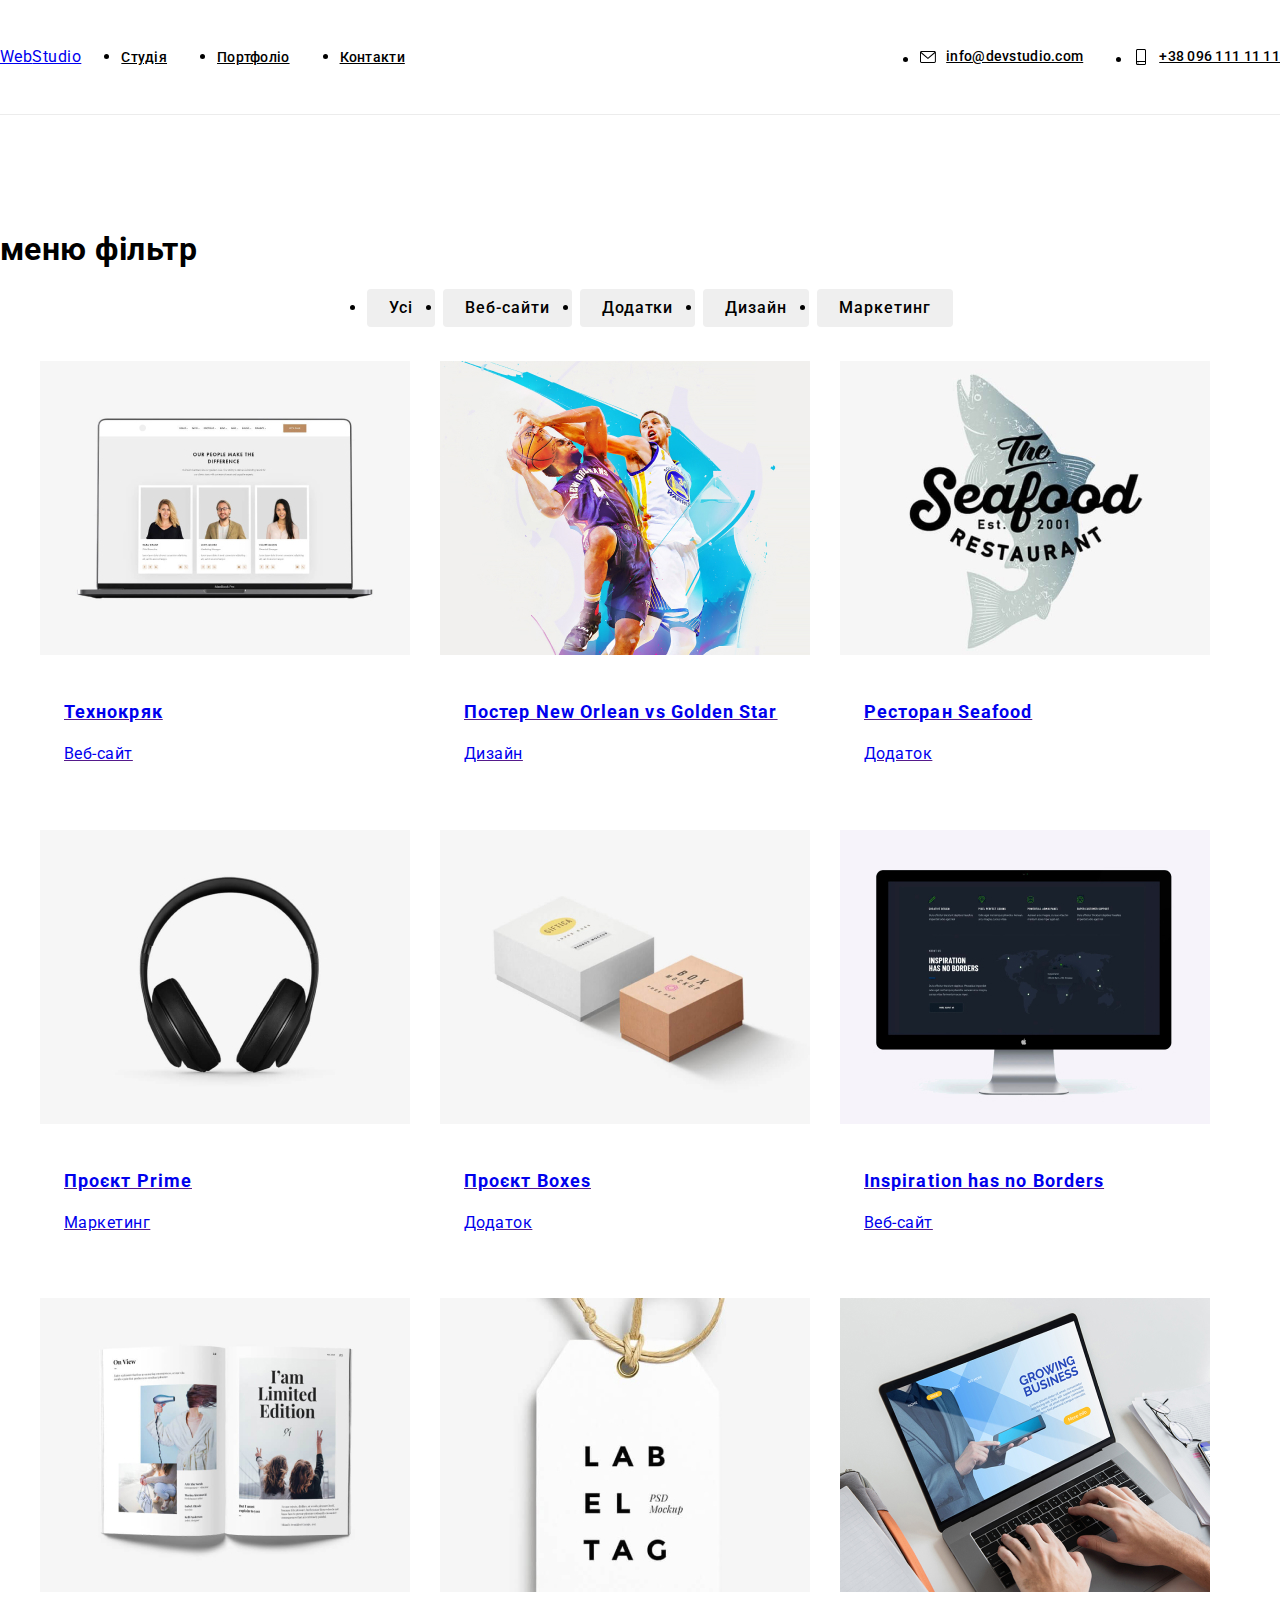
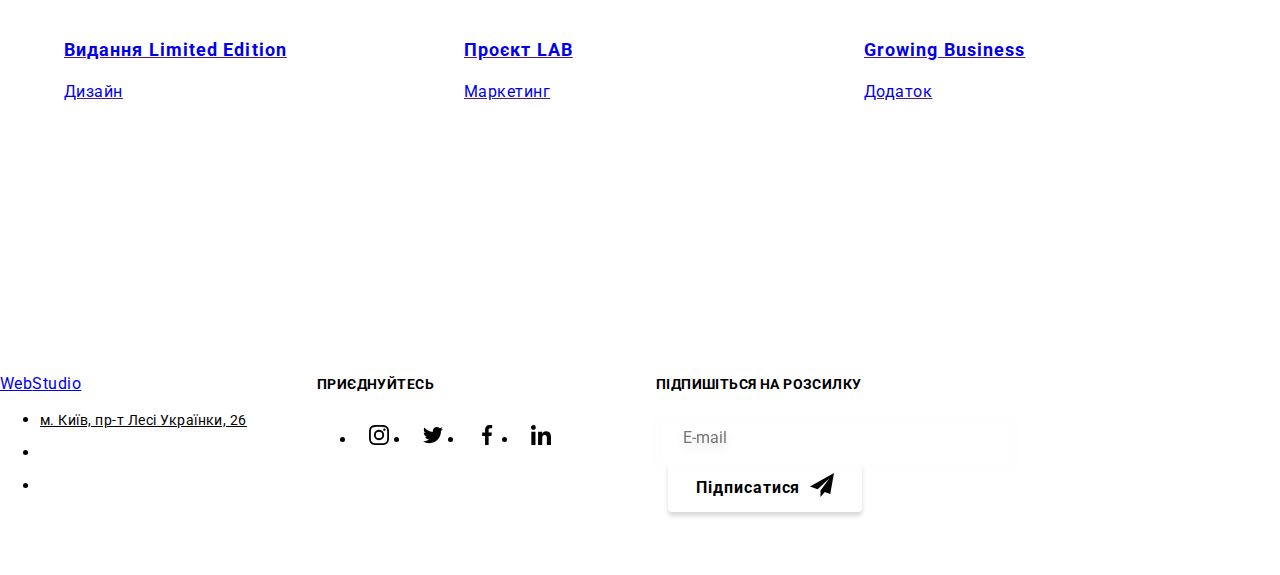
==== portfolio.html @ 2f97d081 "added scss" ====
<!DOCTYPE html>
<html lang="uk">
  <head>
    <meta charset="UTF-8" />
    <meta http-equiv="X-UA-Compatible" content="IE=edge" />
    <meta name="viewport" content="width=device-width, initial-scale=1.0" />
    <title>WebStudio</title>
    <link rel="preconnect" href="https://fonts.googleapis.com" />
    <link rel="preconnect" href="https://fonts.gstatic.com" crossorigin />
    <link
      href="https://fonts.googleapis.com/css2?family=Raleway:wght@700&family=Roboto:wght@400;500;700;900&display=swap"
      rel="stylesheet"
    />
    <link
      rel="stylesheet"
      href="https://cdn.jsdelivr.net/npm/modern-normalize@1.1.0/modern-normalize.min.css"
    />
    <link rel="stylesheet" type="text/css" href="./css/styles.css" />
  </head>
  <body>
    <header class="page-header">
      <div class="container div-header">
        <nav class="main-nav">
          <a href="/" class="logo">Web<span class="studio-word">Studio</span></a>

          <ul class="site-nav list">
            <li class="site-nav-li"><a href="./index.html" class="menu-link">Студія</a></li>
            <li class="site-nav-li"><a href="" class="menu-link current">Портфоліо</a></li>
            <li class="site-nav-li"><a href="" class="menu-link">Контакти</a></li>
          </ul>
        </nav>
        <ul class="contacts-top list">
          <li class="top-mail">
            <a href="mailto:info@devstudio.com" class="mail-top link">
              <svg class="mail-icon" width="16" height="16">
                <use href="./images/icons.svg#icon-envelope"></use>
              </svg>
              info@devstudio.com
            </a>
          </li>
          <li class="top-tel">
            <a href="tel:+380961111111" class="tel-top link">
              <svg class="tel-icon" width="16" height="16">
                <use href="./images/icons.svg#icon-smartphone"></use>
              </svg>
              +38 096 111 11 11
            </a>
          </li>
        </ul>
      </div>
    </header>
    <main>
      <section class="portfolio-hero">
        <div class="container portfolio">
          <h1 class="visually-hidden">меню фільтр</h1>
          <ul class="portfolio-button list">
            <li><button type="button" class="button">Усі</button></li>
            <li><button type="button" class="button">Веб-сайти</button></li>
            <li><button type="button" class="button">Додатки</button></li>
            <li><button type="button" class="button">Дизайн</button></li>
            <li><button type="button" class="button">Маркетинг</button></li>
          </ul>

          <ul class="project list">
            <a href="" class="portfolio-link link>
              <li class="project-card">
                 <div class="overlay">
              <img src="./images/img01.jpg" alt="фото-веб-сайт" width="370" />
             <p class="text-overlay">Ресурс пропонує комплексні пропозиції з різним рівнем функціоналу та сервісів. Все це дозволить відвідувачу отримати вичерпні відомості про компанію чи приватну особу.</p></div>
              <div class="project-card-prop">
                <h2 class="project-name">Технокряк</h2>
                <p class="project-type">Веб-сайт</p>
              </div>
            </li>
            </a>
             <a href="" class="portfolio-link link>
            <li class="project-card">
              <div class="overlay">
              <img src="./images/img02.jpg" alt="фото-дизайн" width="370" /> <p class="text-overlay">Lorem ipsum dolor sit amet consectetur adipisicing elit. Quia, libero!</p></div>
              <div class="project-card-prop">
                <h2 class="project-name">Постер New Orlean vs Golden Star</h2>
                <p class="project-type">Дизайн</p>
              </div>
            </li>
            </a>
             <a href="" class="portfolio-link link>
            <li class="project-card">
               <div class="overlay">
              <img src="./images/img03.jpg" alt="фото-додаток" width="370" /><p class="text-overlay">Lorem, ipsum dolor sit amet consectetur adipisicing elit. Consequatur, corporis!</p></div>
              <div class="project-card-prop">
                <h2 class="project-name">Ресторан Seafood</h2>
                <p class="project-type">Додаток</p>
              </div>
            </li>
            </a>
             <a href="" class="portfolio-link link>
            <li class="project-card">
              <div class="overlay">
              <img src="./images/img04.jpg" alt="фото-маркетинг" width="370" /><p class="text-overlay">Lorem ipsum dolor sit, amet consectetur adipisicing elit. Vitae, voluptate.</p></div>
              <div class="project-card-prop">
                <h2 class="project-name">Проєкт Prime</h2>
                <p class="project-type">Маркетинг</p>
              </div>
            </li>
            </a>
             <a href="" class="portfolio-link link>
            <li class="project-card">
              <div class="overlay">
              <img src="./images/img05.jpg" alt="фото-додаток2" width="370" /><p class="text-overlay">Lorem ipsum dolor sit, amet consectetur adipisicing elit. Sit, accusamus.</p></div>
              <div class="project-card-prop">
                <h2 class="project-name">Проєкт Boxes</h2>
                <p class="project-type">Додаток</p>
              </div>
            </li>
            </a>
             <a href="" class="portfolio-link link>
            <li class="project-card">
              <div class="overlay">
              <img src="./images/img06.jpg" alt="фото-веб-сайт2" width="370" /><p class="text-overlay">Lorem ipsum dolor sit amet, consectetur adipisicing elit. Corporis, reiciendis.</p></div>
              <div class="project-card-prop">
                <h2 class="project-name">Inspiration has no Borders</h2>
                <p class="project-type">Веб-сайт</p>
              </div>
            </li>
            </a>
             <a href="" class="portfolio-link link>
            <li class="project-card">
              <div class="overlay">
              <img src="./images/img07.jpg" alt="фото-дизайн2" width="370" /><p class="text-overlay">Lorem ipsum, dolor sit amet consectetur adipisicing elit. Pariatur, vel?</p></div>
              <div class="project-card-prop">
                <h2 class="project-name">Видання Limited Edition</h2>
                <p class="project-type">Дизайн</p>
              </div>
            </li>
            </a>
             <a href="" class="portfolio-link link>
            <li class="project-card">
              <div class="overlay">
              <img src="./images/img08.jpg" alt="фото-маркетинг" width="370" /><p class="text-overlay">Lorem ipsum dolor sit amet consectetur adipisicing elit. Ducimus, iusto.</p></div>
              <div class="project-card-prop">
                <h2 class="project-name">Проєкт LAB</h2>
                <p class="project-type">Маркетинг</p>
              </div>
            </li>
            </a>
             <a href="" class="portfolio-link link>
            <li class="project-card">
              <div class="overlay">
              <img src="./images/img09.jpg" alt="фото-додаток2" width="370" /><p class="text-overlay">Lorem ipsum dolor sit amet, consectetur adipisicing elit. Eveniet, expedita.</p></div>
              <div class="project-card-prop">
                <h2 class="project-name">Growing Business</h2>
                <p class="project-type">Додаток</p>
              </div>
            </li>
            </a>
          </ul>

        </div>
      </section>
    </main>
    <footer class="page-footer">
      <div class="container footer-general-div">
       <div class="footer-div-one">
        <a href="/" class="logo-footer">Web<span class="studio-word-footer">Studio</span></a>
        <address>
          <ul class="contacts-bottom list">
            <li>
              <a
                href="https://goo.gl/maps/CPtrU1FHBa2aNyZL9"
                target="_blank"
                rel="noopener noreferrer nofollow"
                class="adress-bottom link"
                >м. Київ, пр-т Лесі Українки, 26</a
              >
            </li>
            <li>
              <a href="mailto:info@devstudio.com" class="mail-bottom link">info@devstudio.com </a>
            </li>
            <li><a href="tel:+380961111111" class="tel-bottom link">+38 096 111 11 11</a></li>
          </ul>
        </address>
        </div>
      
      <div class="footer-div-two">
        <h4 class="join-us">приєднуйтесь</h4>
        
        <ul class="footer-social-links list">
          <li class="social-li-footer">
            <a href="" class="social-link-footer link">
              <svg class="social-icon-footer">
                <use href="./images/icons.svg#icon-instagram-2"></use>
              </svg>
            </a>
          </li>
          <li class="social-li-footer">
            <a href="" class="social-link-footer link">
              <svg class="social-icon-footer">
                <use href="./images/icons.svg#icon-twitter-1"></use>
              </svg>
            </a>
          </li>
          <li class="social-li-footer">
            <a href="" class="social-link-footer link">
              <svg class="social-icon-footer">
                <use href="./images/icons.svg#icon-facebook-1"></use>
              </svg>
            </a>
          </li>
          <li class="social-li-footer">
            <a href="" class="social-link-footer link">
              <svg class="social-icon-footer">
                <use href="./images/icons.svg#icon-linkedin-1"></use>
              </svg>
            </a>
          </li>
 </ul>
      </div>
       <div class="footer-div-three">
          <p class="subscribe">Підпишіться на розсилку</p>
          <form>
            <label>
              <input class="subscribe-input"
                type="email"
                name="email"
                placeholder="E-mail"
                class="footer-email-form"
            /></label>

            <button class="subscribe-btn" type="submit" value="submit">
              Підписатися
              <svg class="footer-send-icon">
                <use href="./images/icons.svg#icon-send"></use>
              </svg>
            </button>
          </form>
        </div>
      </div>
    </footer>
  </body>
</html>
---- css/styles.css ----
body {
    font-family: 'Roboto', sans-serif;
    background-color: var(--alt-color);
    color: var(--title-text-color);
    letter-spacing: 0.03em;
}

.menu-link.current {
color: var(--accent-color);
}
.menu-link.current::after {
position: absolute;
bottom: -8px;
content: "";
display: block;
width: 100%;
height: 4px;
border-radius: 1px;
background-color: var(--accent-color);

}
.menu-link {
position: relative;
padding-top: 32px;
padding-bottom: 32px;
font-size: 14px;
font-weight: 500;
line-height: 1.14;
letter-spacing: 0.02em;
color: var(--title-text-color);
transition: color var(--transition-dur-and-func);
}

.menu-link:hover,
.menu-link:focus {
color: var(--accent-color);
}
  
/* contacts hover prop */

    .mail-icon, .tel-icon {
    margin-right: 10px;

  }
    .tel-top, .mail-top {
font-weight: 500;
font-size: 14px;
line-height: 1.14;
letter-spacing: 0.02em;
color: var(--primary-text-color);
fill: currentColor;
display: flex;
align-items: center;
transition: color var(--transition-dur-and-func);
}

  
.mail-top:hover,
.mail-top:focus {
    color: var(--accent-color);
}
.tel-top:hover,
.tel-top:focus {
    color: var(--accent-color);
}


/* text for p */
.profession, .section-text, .project-info {
    color: var(--primary-text-color);
}
/* ========= footer prop =========*/
.page-footer {
   background: var(--alt-dark-color);
    padding-top: 111px;
    padding-bottom: 60px;
}
.adress-bottom {
font-style: normal;
font-weight: 400;
font-size: 14px;
line-height: 1.71;
color: var(--alt-color);
}
.mail-bottom {
    display: block;
font-style: normal;
font-weight: 400;
font-size: 14px;
line-height: 1.71;
color: rgba(255, 255, 255, 0.6);
margin-bottom: 9px;
margin-top: 9px;
transition: color var(--transition-dur-and-func);
}
.tel-bottom {
font-style: normal;
font-weight: 400;
font-size: 14px;
line-height: 1.71;
color: rgba(255, 255, 255, 0.6);
transition: color var(--transition-dur-and-func);
}


 .mail-bottom:hover,
 .mail-bottom:focus {
    color: var(--accent-color);
}
.tel-bottom:hover,
.tel-bottom:focus {
    color: var(--accent-color);
}
.join-us {
    font-style: normal;
        font-weight: 700;
        font-size: 14px;
        line-height: 1.14;
        letter-spacing: 0.03em;
        text-transform: uppercase;
        color: var(--alt-color);
        margin-bottom: 20px;

}
.social-icon-footer {
height: 20px;
width: 20px;

}
.footer-general-div {
    display: flex;
    align-items: baseline;
}
.footer-div-two {
 margin-left: 70px;
}
.footer-social-links {
display: flex;
    justify-content: center;
    align-items: center;
    flex-wrap: wrap;
    column-gap: 10px;
    
}
 .social-link-footer {
display: flex;
justify-content: center;
align-items: center;
width: 44px;
height: 44px;
border-radius: 50%;
background-color: rgba(255, 255, 255, 0.1);
fill: var(--alt-color);
transition: background-color var(--transition-dur-and-func);

}

.social-link-footer:hover,
.social-link-footer:focus {
    background-color: var(--accent-color);
}
    
.hero {
  background: var(--hero-alt-background-color);
  background-image: linear-gradient(rgba(47, 48, 58, 0.4), rgba(47, 48, 58, 0.4)), url(../images/hero-background.jpg);
  background-size: 1600px;
  background-repeat: no-repeat;
  background-position: center;
margin-left: auto;
margin-right: auto;
padding-top: 200px;
padding-bottom: 200px;

}
.hero-title {
font-weight: 900;
font-size: 44px;
line-height: 1.36;
text-align: center;
letter-spacing: 0.06em;
text-transform: uppercase;
color: var(--alt-color);
margin-bottom: 30px;
}
.order-button {
font-family: inherit;
color: var(--alt-color);
background: var(--accent-color);
font-weight: 700;
font-size: 16px;
line-height: 1.87;

text-align: center;
letter-spacing: 0.06em;
display: block;
margin-right: auto;
margin-left: auto;
padding: 10px 32px;
box-shadow: 0px 4px 4px rgba(0, 0, 0, 0.15);
    border-radius: 4px;
    border: none;
    transition: background-color var(--transition-dur-and-func);

}
.order-button:hover,
.order-button:focus {
    background-color: #188CE8;
}

.info-title {
font-weight: 700;
font-size: 14px;
line-height: 1.14;
text-transform: uppercase;
color: var(--title-text-color);
margin-bottom: 10px;
}
.about-thumb {
    display: flex;
    align-items: center;
    justify-content: center;
    width: 270px;
    height: 120px;
    margin-bottom: 30px;
    background-color: var(--section-grey-color);
    border-radius: 4px;
}
.section-text {
font-weight: 400;
font-size: 14px;
line-height: 1.71;
color: var(--primary-text-color);
}
.section-title {
font-weight: 700;
font-size: 36px;
line-height: 1.16;
text-align: center;
color: var(--title-text-color);
margin-bottom: 50px;
}
.section-title-team {
font-weight: 700;
font-size: 36px;
line-height: 1.16;
text-align: center;
color: var(--title-text-color);
margin-bottom: 50px;

}
.team {
font-weight: 500;
font-size: 16px;
line-height: 1.18;
text-align: center;
color: var(--title-text-color);
}
.profession {
font-weight: 400;
font-size: 16px;
line-height: 1.18;
text-align: center;
color: var(--primary-text-color);
margin-top: 10px;
}
/* filter button list */


.portfolio-button-list .button:hover
.portfolio-button-list .button:focus
 {
color: var(--accent-color);
}
.button {
font-family: inherit;
font-weight: 500;
font-size: 16px;
line-height: 1.62;
text-align: center;
color: var(--title-text-color);
text-align: center;
    letter-spacing: 0.06em;
    display: block;
    margin-right: auto;
    margin-left: auto;
    padding: 6px 22px;
   border-radius: 4px;
    border: none;
    transition: background-color var(--transition-dur-and-func), color var(--transition-dur-and-func);
}
.button:hover,
.button:focus {
    background-color: var(--accent-color);
    color: var(--alt-color);
    box-shadow: 0px 3px 1px rgba(0, 0, 0, 0.1), 0px 1px 2px rgba(0, 0, 0, 0.08), 0px 2px 2px rgba(0, 0, 0, 0.12);
}

.project-name {
font-weight: 700;
font-size: 18px;
line-height: 2;
letter-spacing: 0.06em;
color: var(--title-text-color);
}
.project-type {
font-weight: 400;
font-size: 16px;
line-height: 1,8;
color: var(--primary-text-color);
margin-top: 4px;
}




 .team-place {

    background-color: var(--alt-color);
    box-shadow: 0px 1px 3px rgba(0, 0, 0, 0.12), 0px 1px 1px rgba(0, 0, 0, 0.14), 0px 2px 1px rgba(0, 0, 0, 0.2);
    border-radius: 0px 0px 4px 4px;
}
.section-grey {
    background-color: var(--section-grey-color);
    padding-top: 94px;
    padding-bottom: 94px;
}
/* ==== page position and flex prop ===== */


.page-header {
    padding-top: 32px;
    padding-bottom: 32px;
   border-bottom: 1px solid #ECECEC
}
.div-header {
    display: flex;
    align-items: center;
}
.main-nav {
    display: flex;
    align-items: center;
}

.site-nav {
    display: flex;
    column-gap: 50px; 
    
}
.contacts-top {
    display: flex;
   margin-left: auto;
    }
    .top-tel {
        margin-left: 50px;
    }
/* =======hero div======= */
.div-hero {
    width: 700px;
  
}
.second {
    padding-top: 94px;
    
}

.second-section {
display: flex;
align-items: center;
}

.about {
    display: flex;
    flex-wrap: wrap;
    column-gap: 30px;
}

.about-card {
    flex-basis: calc((100% - 90px) /4);
}
.service {
    padding-top: 118px;
    padding-bottom: 94px;
}
.services {
  
list-style-image: none;
display: flex;
justify-content: center;
column-gap: 30px;
}
.service-li {
position: relative;
}
.img-text-dec {

font-style: normal;
    font-weight: 700;
    font-size: 14px;
    line-height: 1.14;
    text-align: center;
    letter-spacing: 0.03em;
    text-transform: uppercase;
}
.wrapper-p {
position: absolute;
    top: 76%;
    left: 0;
    width: 100%;
    height: 70px;
    background-color: rgba(47, 48, 58, 0.8);
    color: var(--alt-color);
    display: flex;
    justify-content: center;
    align-items: center;
}





.our-team {
    display: flex;
    justify-content: center;
    flex-wrap: wrap;
    column-gap: 30px;

}
.team-text-prop {
    padding: 30px 32px 30px 32px;

}


/* ======== Client section ========= */
.our-clients {
            padding-top: 94px;
            padding-bottom: 94px;

        }
.clients-title {
    font-weight: 700;
        font-size: 36px;
        line-height: 1.16;
        text-align: center;
        color: var(--title-text-color);
        margin-bottom: 50px;
}
.client-links {
    display: flex;
    flex-wrap: wrap;
    column-gap: 30px;
    justify-content: center;
}
.client-list-item{
    width: 170px;
    height: 92px;
display: flex;
justify-content: center;
align-items: center;
fill: var(--icon-grey-color);
transition: fill var(--transition-dur-and-func), border-color var(--transition-dur-and-func);

border: 1px solid var(--icon-grey-color);
    border-radius: 4px;

}
.client-icon {
width: 106px;
height: 60px;
}
    .client-list-item:hover,
    .client-list-item:focus {
            fill: var(--accent-color);
}
  .client-list-item:hover,
  .client-list-item:focus {
    border-color: var(--accent-color);
}
       


/* ======= social links prop======= */
.social-list {
    display: flex;
    justify-content: center;
    column-gap: 10px;
    margin-top: 16px;
}
.social-list-link {
    display: flex;
    align-items: center;
    justify-content: center;
    width: 44px;
    height: 44px;
    border-radius: 50%;
    background-color: var(--alt-color);
    fill: var(--icon-grey-color);
    transition: fill var(--transition-dur-and-func), background-color var(--transition-dur-and-func);
    
}
.social-list-link:hover,
.social-list-link:focus {
    background-color: var(--accent-color);
}
.social-list-link:hover .social-list-icon,
.social-list-link:focus .social-list-icon {
fill: var(--alt-color);
}

.social-list-icon {
    height: 20px;
    width: 20px;
   
}   
    


/* ========portfolio prop========== */
.portfolio-link:hover .text-overlay,
.portfolio-link:focus .text-overlay {
    box-shadow: 0px 1px 1px rgba(0, 0, 0, 0.12), 0px 4px 4px rgba(0, 0, 0, 0.06), 1px 4px 6px rgba(0, 0, 0, 0.16);
    transform: translateY(0);
    }
 .portfolio-link:hover, .portfolio-link:focus {
box-shadow: 0px 1px 1px rgba(0, 0, 0, 0.12), 0px 4px 4px rgba(0, 0, 0, 0.06), 1px 4px 6px rgba(0, 0, 0, 0.16);
    
 }


.portfolio-hero{
    padding-top: 94px;
    padding-bottom: 94px;
}
.portfolio-button {
    display: flex;
    justify-content: center;
    column-gap: 8px;
   }
   .project {
    display: flex;
        align-items: center;
        flex-wrap: wrap;
        gap: 30px;
   margin-top: 34px;
   }  
.project-card-prop {
    padding: 20px 24px;

    border-left: 1px solid var(--border-portfolio-color);
    border-right: 1px solid var(--border-portfolio-color);
    border-bottom: 1px solid var(--border-portfolio-color);
}
.text-overlay {
    position: absolute;
    top: 0;
        left: 0;
        height: 100%;
        width: 100%;
    font-style: normal;
    font-weight: 400;
    font-size: 18px;
    line-height: 1.5;
    letter-spacing: 0.03em;
    color: var(--alt-color);
    padding: 63px 24px;
    background-color: rgba(33, 150, 243, 0.9);
    overflow: auto;
   transform: translateY(101%);
    transition: transform var(--transition-dur-and-func);
}
.overlay {
position: relative;
overflow: hidden;
}
/* ================backdrop============== */
.backdrop {
    position: fixed;
    top: 0;
    left: 0;
    z-index: 100;
    width: 100%;
    height: 100%;
    background-color: rgba(0, 0, 0, 0.5);
    transition: opacity 500ms cubic-bezier(.69, 0, .34, 1); visibility: 500ms cubic-bezier(.69, 0, .34, 1);
}
.backdrop.is-hidden {
    visibility: hidden;
    opacity: 0;
    pointer-events: none;

}
.modal {
    padding: 40px;
    position: absolute;
    top: 50%;
    left: 50%;
    transform: translate(-50%, -50%);
    width: 528px;
    height: 581px;
    background-color: var(--alt-color);
       
}
.modal-close-btn {
    position: absolute;
    top: 8px;
    right: 8px;
    display: flex;
    align-items: center;
    justify-content: center;
    background-color: transparent;
    border: 1px solid rgba(0, 0, 0, 0.1);
    padding: 0;
    border-radius: 50%;
    width: 30px;
    height: 30px;
    transition: fill var(--transition-dur-and-func);
}
.modal-close-btn:hover, .modal-close-btn:focus {
    fill: var(--accent-color);
}

.footer-div-three {
    margin-left: 93px;
    display: flex;
    flex-direction: column;
    
    
}
.subscribe {
    font-style: normal;
    font-weight: 700;
    font-size: 14px;
    line-height: 1.14;
    letter-spacing: 0.03em;
    text-transform: uppercase;
    color: var(--alt-color);
    margin-bottom: 20px;
}
.footer-form {
    display: flex;
}
.footer-label-input {
    display: block;
    }
.subscribe-input {
    display: block;
    height: 50px;
    width: 358px;
    border: 1px solid rgba(255, 255, 255, 0.3);
    filter: drop-shadow(0px 4px 4px rgba(0, 0, 0, 0.15));
    border-radius: 4px;
    background: transparent;
    color: var(--alt-color);
    padding: 10px;
}
.subscribe-input::placeholder {
    font-weight: 400;
        font-size: 16px;
        line-height: 1.25;
        padding-left: 16px;   

}
.subscribe-btn {
display: inline-flex;
font-family: inherit;
font-style: normal;
font-weight: 700;
font-size: 16px;
line-height: 1.87;
letter-spacing: 0.06em;
color: var(--alt-color);
background: var(--accent-color);  

padding: 10px 28px;
margin-left: 12px;

text-align: center;
box-shadow: 0px 4px 4px rgba(0, 0, 0, 0.15);
border-radius: 4px;
border: none;
transition: background-color var(--transition-dur-and-func);
        }
        

.subscribe-btn:hover {
    background-color: #188CE8;
    box-shadow: 0px 4px 4px rgba(0, 0, 0, 0.15);
  }

.footer-send-icon {
    
    width: 24px;
    height: 24px;
    fill: var(--alt-color);
    margin-left: 10px;
    
}
.modal-title {
    margin-bottom: 12px;
    text-align: center;
    font-style: normal;
    font-weight: 700;
    font-size: 20px;
    line-height: 1.15;
    text-align: center;
    letter-spacing: 0.03em;
    
        color: #212121;
}

.modal-form {
    width: 100%;
    display: flex;
    flex-direction: column;
    
}
.input-modal-form{
    padding-left: 40px;
    width: 100%;
    border: 1px solid rgba(33, 33, 33, 0.2);
    border-radius: 4px;
    height: 40px;
    outline: none;
    transition: border-color var(--transition-dur-and-func);
    }
.modal-form-icon {
position: absolute;
top: 50%;
left: 12px;
transform: translateY(-50%);

}
.icon-shadow {
    filter: drop-shadow(0px 4px 4px rgba(0, 0, 0, 0.25));
}

.wrapper-input {
    position: relative;
    display: block;
}
.input-modal-form:focus {
 border-color: var(--accent-color);
   }
   .input-modal-form:focus + .modal-form-icon{
    fill: var(--accent-color);
   }
.textarea-modal-form {
    padding: 10px;
    border: 1px solid rgba(33, 33, 33, 0.2);
        border-radius: 4px;
    outline: none;
    resize: none;
    height: 120px;
    transition: border-color var(--transition-dur-and-func);
    }
    .textarea-modal-form:focus {
        border-color: var(--accent-color);
    }
.textarea-modal-form::placeholder {
    font-style: Regular;
    font-size: 12px;
    line-height: 1.16;
    padding: 12px 16px;
    color: rgba(117, 117, 117, 0.5);

}
.policy-checkbox {
    margin-top: 20px;
    font-style: normal;
        font-weight: 400;
        font-size: 14px;
        line-height: 2;
        letter-spacing: 0.03em;
        color: var(--primary-text-color);
}
.policy-link-modal {
    color: var(--accent-color);
}
.label-form-name {
margin-bottom: 4px;
color: var(--primary-text-color);
font-style: Regular;
font-size: 12px;
line-height: 1.16;
 display: inline-block;
}
.label-form-name:not(:first-child){
    margin-top: 10px;
}
.submit-modal-btn {
margin-top: 30px;
padding: 10px 52px;

font-family: inherit;
color: var(--alt-color);
background: var(--accent-color);
font-weight: 700;
font-size: 16px;
line-height: 1.87;
text-align: center;
letter-spacing: 0.06em;
align-self: center;
box-shadow: 0px 4px 4px rgba(0, 0, 0, 0.15);
border-radius: 4px;
border: none;
transition: background-color var(--transition-dur-and-func);
}

.submit-modal-btn:hover,
.submit-modal-btn:focus {
        background-color: #188CE8;
    }






.custom-checkbox {
    width: 16px;
    height: 15px;
    border: 2px solid var(--title-text-color);
    border-radius: 2px;
    cursor: pointer;
    fill: var(--alt-color);
    margin-right: 8px;
}
.policy-checkbox {
    position: absolute;
    top: 0;
    left: 0;
    appearance: none;
    
    
}
 .checkbox-area-label {
margin-top: 20px;
display: flex;
align-items: center;
justify-content: center;
 }
.policy-text {
font-style: Regular;
font-size: 14px; 
line-height: 1.71;
color: var(--primary-text-color);  
    
}
.icon-custom-checkbox {
    display: none;
}
.policy-checkbox:checked + .custom-checkbox {
    background-color: var(--accent-color);
    border-color: var(--accent-color);
}
.policy-checkbox:checked + .custom-checkbox .icon-custom-checkbox {
display: block;
}
.policy-checkbox:focus + .custom-checkbox {
    box-shadow: 0 0 0 1px var(--alt-dark-color);
}
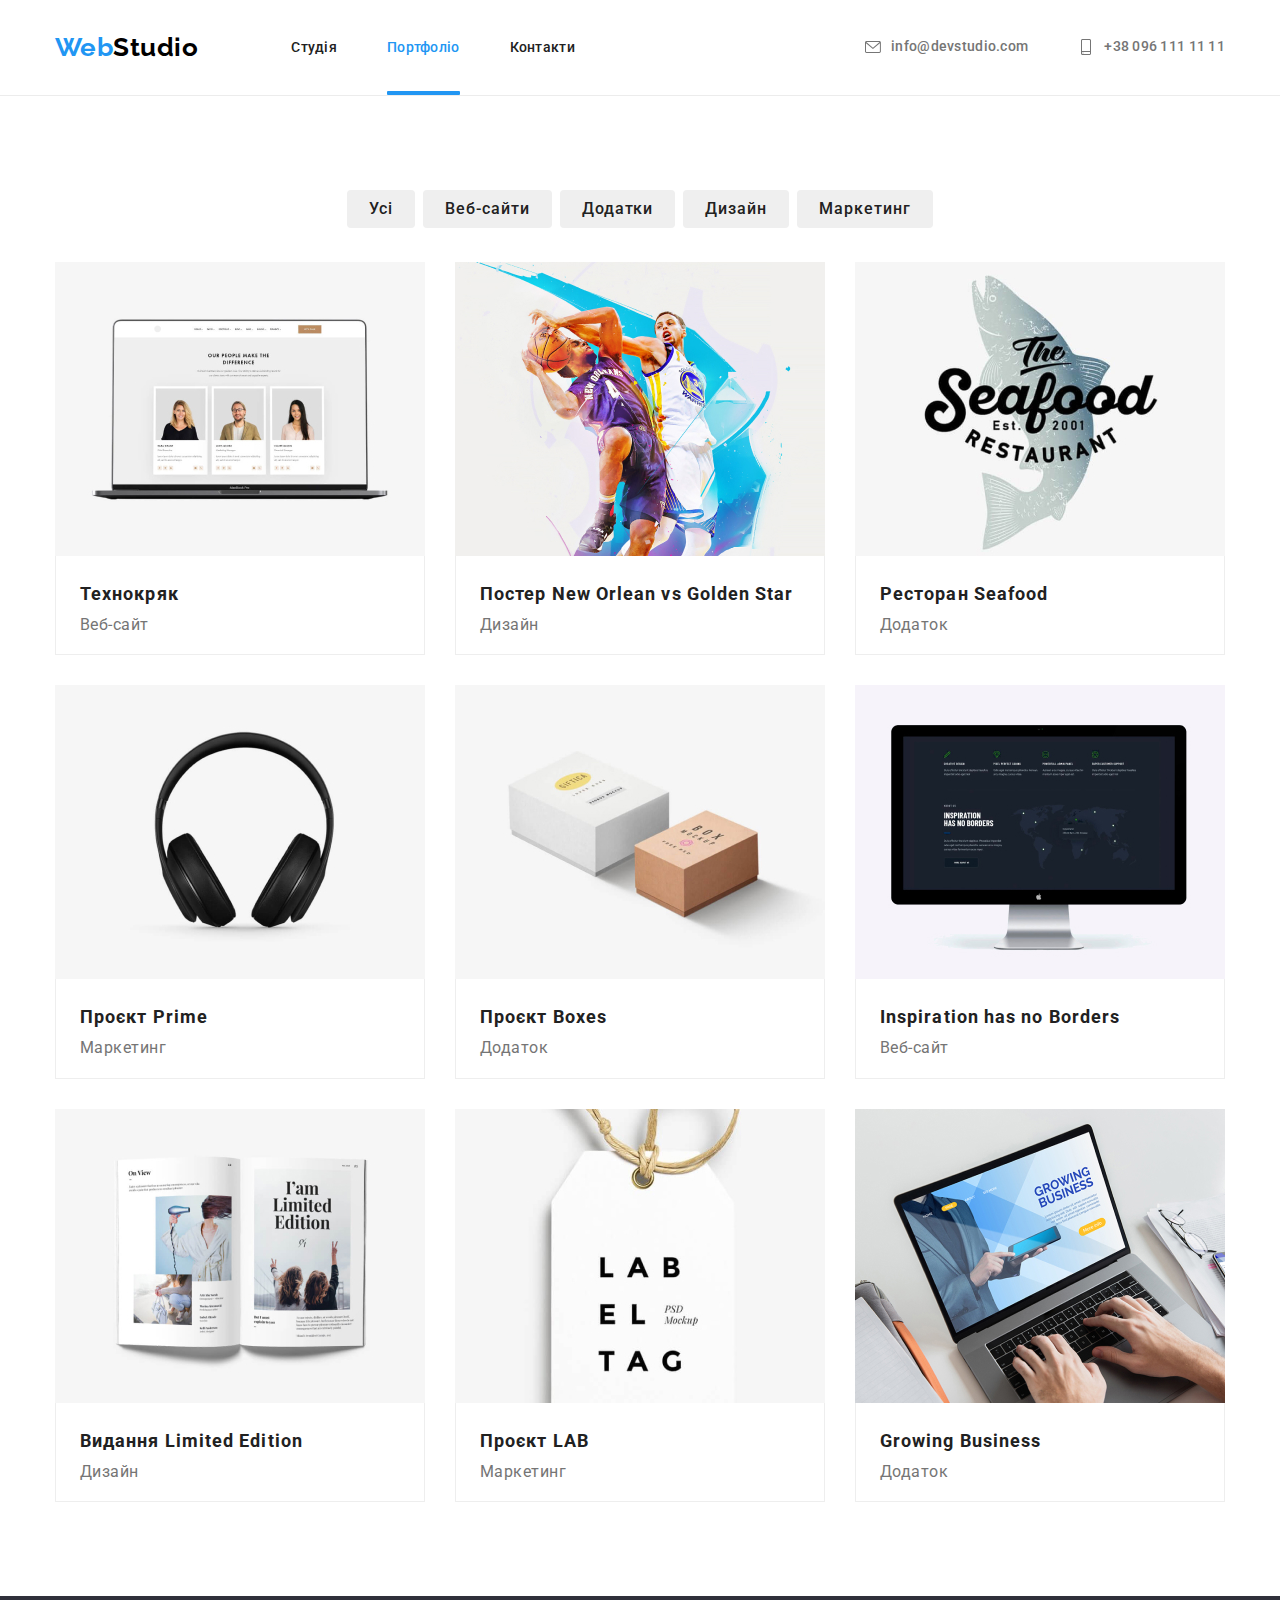
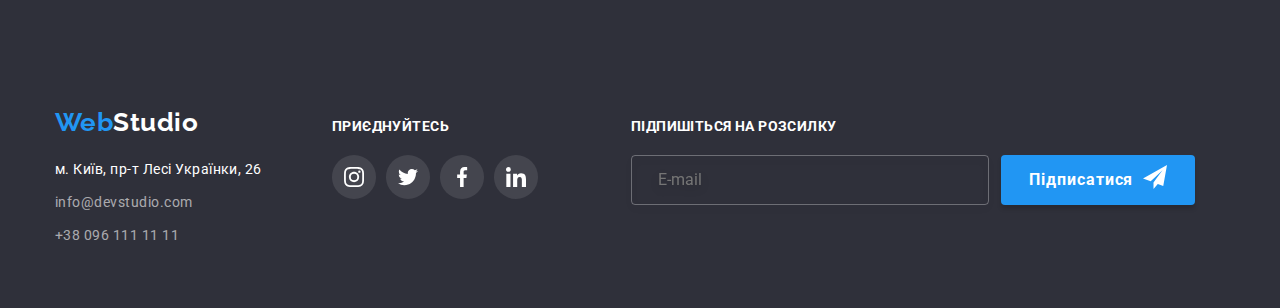
==== commit b843454d: "added scss and other" ====
--- a/portfolio.html
+++ b/portfolio.html
@@ -15,7 +15,8 @@
       rel="stylesheet"
       href="https://cdn.jsdelivr.net/npm/modern-normalize@1.1.0/modern-normalize.min.css"
     />
-    <link rel="stylesheet" type="text/css" href="./css/styles.css" />
+    <link rel="stylesheet" type="text/css" href="./css/main.min.css" />
+   
   </head>
   <body>
     <header class="page-header">
@@ -217,14 +218,13 @@
       </div>
        <div class="footer-div-three">
           <p class="subscribe">Підпишіться на розсилку</p>
-          <form>
-            <label>
+          <form class="footer-form">
+            <label class="footer-label-input">
               <input class="subscribe-input"
                 type="email"
                 name="email"
                 placeholder="E-mail"
-                class="footer-email-form"
-            /></label>
+                /></label>
 
             <button class="subscribe-btn" type="submit" value="submit">
               Підписатися
--- a/css/main.min.css
+++ b/css/main.min.css
@@ -0,0 +1 @@
+:root{--primary-text-color: rgba(117, 117, 117, 1);--title-text-color: rgba(33, 33, 33, 1);--accent-color: #2196F3;--alt-color: #ffffff;--alt-dark-color: #2F303A;--alt-black-color: #000000;--section-grey-color: rgba(245, 244, 250, 1);--border-portfolio-color: #EEEEEE;--hero-alt-background-color: #C4C4C4;--icon-grey-color: rgba(175, 177, 184, 1);--transition-dur-and-func: 250ms cubic-bezier(0.4, 0, 0.2, 1)}.visually-hidden{position:absolute;white-space:nowrap;width:1px;height:1px;overflow:hidden;border:0;padding:0;clip:rect(0 0 0 0);clip-path:inset(50%);margin:-1px}h1,h2,h3,h4,p{margin-top:0;margin-bottom:0}ul,ol{margin-top:0;margin-bottom:0;padding-left:0}button{cursor:pointer}img{display:block}.list{list-style:none}.list a{text-decoration:none}.link{text-decoration:none}body{font-family:"Roboto",sans-serif;background-color:var(--alt-color);color:var(--title-text-color);letter-spacing:.03em}.container{width:1200px;margin-left:auto;margin-right:auto;padding-left:15px;padding-right:15px}.logo{color:var(--accent-color);font-family:"Raleway",sans-serif;font-size:26px;font-style:normal;font-weight:700;line-height:1.19;text-decoration:none;margin-right:93px}.studio-word{color:var(--alt-black-color)}.studio-word-footer{color:var(--alt-color)}.logo-footer{color:var(--accent-color);font-family:"Raleway",sans-serif;font-size:26px;font-style:normal;font-weight:700;line-height:1.19;text-decoration:none;display:block;margin-bottom:20px}.backdrop{position:fixed;top:0;left:0;z-index:100;width:100%;height:100%;background-color:rgba(0,0,0,.5);transition:opacity 500ms cubic-bezier(0.69, 0, 0.34, 1);visibility:500ms cubic-bezier(0.69, 0, 0.34, 1)}.backdrop.is-hidden{visibility:hidden;opacity:0;pointer-events:none}.order-button{font-family:inherit;color:var(--alt-color);background:var(--accent-color);font-weight:700;font-size:16px;line-height:1.87;text-align:center;letter-spacing:.06em;display:block;margin-right:auto;margin-left:auto;padding:10px 32px;box-shadow:0px 4px 4px rgba(0,0,0,.15);border-radius:4px;border:none;transition:background-color var(--transition-dur-and-func)}.order-button:hover,.order-button:focus{background-color:#188ce8}.title{font-weight:700;font-size:36px;line-height:1.16;text-align:center;color:var(--title-text-color)}.modal-close-btn{position:absolute;top:8px;right:8px;display:flex;align-items:center;justify-content:center;background-color:rgba(0,0,0,0);border:1px solid rgba(0,0,0,.1);padding:0;border-radius:50%;width:30px;height:30px;transition:fill var(--transition-dur-and-func)}.modal-close-btn:hover,.modal-close-btn:focus{fill:var(--accent-color)}.modal{padding:40px;position:absolute;top:50%;left:50%;transform:translate(-50%, -50%);width:528px;height:581px;background-color:var(--alt-color)}.modal-form{width:100%;display:flex;flex-direction:column}.modal-title{margin-bottom:12px;text-align:center;font-style:normal;font-weight:700;font-size:20px;line-height:1.15;text-align:center;letter-spacing:.03em;color:#212121}.input-modal-form{padding-left:40px;width:100%;border:1px solid rgba(33,33,33,.2);border-radius:4px;height:40px;outline:none;transition:border-color var(--transition-dur-and-func)}.modal-form-icon{position:absolute;top:50%;left:12px;transform:translateY(-50%)}.icon-shadow{filter:drop-shadow(0px 4px 4px rgba(0, 0, 0, 0.25))}.wrapper-input{position:relative;display:block}.input-modal-form:focus{border-color:var(--accent-color)}.input-modal-form:focus+.modal-form-icon{fill:var(--accent-color)}.textarea-modal-form{padding:10px;border:1px solid rgba(33,33,33,.2);border-radius:4px;outline:none;resize:none;height:120px;transition:border-color var(--transition-dur-and-func)}.textarea-modal-form:focus{border-color:var(--accent-color)}.textarea-modal-form::placeholder{font-style:Regular;font-size:12px;line-height:1.16;padding:12px 16px;color:rgba(117,117,117,.5)}.policy-checkbox{margin-top:20px;font-style:normal;font-weight:400;font-size:14px;line-height:2;letter-spacing:.03em;color:var(--primary-text-color)}.policy-link-modal{color:var(--accent-color)}.label-form-name{margin-bottom:4px;color:var(--primary-text-color);font-style:Regular;font-size:12px;line-height:1.16;display:inline-block}.label-form-name:not(:first-child){margin-top:10px}.submit-modal-btn{margin-top:30px;padding:10px 52px;font-family:inherit;color:var(--alt-color);background:var(--accent-color);font-weight:700;font-size:16px;line-height:1.87;text-align:center;letter-spacing:.06em;align-self:center;box-shadow:0px 4px 4px rgba(0,0,0,.15);border-radius:4px;border:none;transition:background-color var(--transition-dur-and-func)}.submit-modal-btn:hover,.submit-modal-btn:focus{background-color:#188ce8}.custom-checkbox{width:16px;height:15px;border:2px solid var(--title-text-color);border-radius:2px;cursor:pointer;fill:var(--alt-color);margin-right:8px}.policy-checkbox{position:absolute;top:0;left:0;appearance:none}.checkbox-area-label{margin-top:20px;display:flex;align-items:center;justify-content:center}.policy-text{font-style:Regular;font-size:14px;line-height:1.71;color:var(--primary-text-color)}.icon-custom-checkbox{display:none}.policy-checkbox:checked+.custom-checkbox{background-color:var(--accent-color);border-color:var(--accent-color)}.policy-checkbox:checked+.custom-checkbox .icon-custom-checkbox{display:block}.policy-checkbox:focus+.custom-checkbox{box-shadow:0 0 0 1px var(--alt-dark-color)}.page-header{padding-top:32px;padding-bottom:32px;border-bottom:1px solid #ececec}.div-header{display:flex;align-items:center}.main-nav{display:flex;align-items:center}.site-nav{display:flex;column-gap:50px}.contacts-top{display:flex;margin-left:auto}.top-tel{margin-left:50px}.menu-link.current{color:var(--accent-color)}.menu-link.current::after{position:absolute;bottom:-8px;content:"";display:block;width:100%;height:4px;border-radius:1px;background-color:var(--accent-color)}.menu-link{position:relative;padding-top:32px;padding-bottom:32px;font-size:14px;font-weight:500;line-height:1.14;letter-spacing:.02em;color:var(--title-text-color);transition:color var(--transition-dur-and-func)}.menu-link:hover,.menu-link:focus{color:var(--accent-color)}.mail-icon,.tel-icon{margin-right:10px}.tel-top,.mail-top{font-weight:500;font-size:14px;line-height:1.14;letter-spacing:.02em;color:var(--primary-text-color);fill:currentColor;display:flex;align-items:center;transition:color var(--transition-dur-and-func)}.tel-top:hover,.tel-top:focus,.mail-top:hover,.mail-top:focus{color:var(--accent-color)}.tel-top:hover,.tel-top:focus{color:var(--accent-color)}.page-footer{background:var(--alt-dark-color);padding-top:111px;padding-bottom:60px}.adress-bottom{font-style:normal;font-weight:400;font-size:14px;line-height:1.71;color:var(--alt-color)}.mail-bottom{display:block;font-style:normal;font-weight:400;font-size:14px;line-height:1.71;color:rgba(255,255,255,.6);margin-bottom:9px;margin-top:9px;transition:color var(--transition-dur-and-func)}.mail-bottom:hover,.mail-bottom:focus{color:var(--accent-color)}.tel-bottom{font-style:normal;font-weight:400;font-size:14px;line-height:1.71;color:rgba(255,255,255,.6);transition:color var(--transition-dur-and-func)}.tel-bottom:hover,.tel-bottom:focus{color:var(--accent-color)}.join-us{font-style:normal;font-weight:700;font-size:14px;line-height:1.14;letter-spacing:.03em;text-transform:uppercase;color:var(--alt-color);margin-bottom:20px}.social-icon-footer{height:20px;width:20px}.footer-general-div{display:flex;align-items:baseline}.footer-div-two{margin-left:70px}.footer-social-links{display:flex;justify-content:center;align-items:center;flex-wrap:wrap;column-gap:10px}.social-link-footer{display:flex;justify-content:center;align-items:center;width:44px;height:44px;border-radius:50%;background-color:rgba(255,255,255,.1);fill:var(--alt-color);transition:background-color var(--transition-dur-and-func)}.social-link-footer:hover,.social-link-footer:focus{background-color:var(--accent-color)}.footer-div-three{margin-left:93px;display:flex;flex-direction:column}.subscribe{font-style:normal;font-weight:700;font-size:14px;line-height:1.14;letter-spacing:.03em;text-transform:uppercase;color:var(--alt-color);margin-bottom:20px}.footer-form{display:flex}.footer-label-input{display:block}.subscribe-input{display:block;height:50px;width:358px;border:1px solid rgba(255,255,255,.3);filter:drop-shadow(0px 4px 4px rgba(0, 0, 0, 0.15));border-radius:4px;background:rgba(0,0,0,0);color:var(--alt-color);padding:10px}.subscribe-input::placeholder{font-weight:400;font-size:16px;line-height:1.25;padding-left:16px}.subscribe-btn{display:inline-flex;font-family:inherit;font-style:normal;font-weight:700;font-size:16px;line-height:1.87;letter-spacing:.06em;color:var(--alt-color);background:var(--accent-color);padding:10px 28px;margin-left:12px;text-align:center;box-shadow:0px 4px 4px rgba(0,0,0,.15);border-radius:4px;border:none;transition:background-color var(--transition-dur-and-func)}.subscribe-btn:hover{background-color:#188ce8;box-shadow:0px 4px 4px rgba(0,0,0,.15)}.footer-send-icon{width:24px;height:24px;fill:var(--alt-color);margin-left:10px}.hero{background:var(--hero-alt-background-color);background-image:linear-gradient(rgba(47, 48, 58, 0.4), rgba(47, 48, 58, 0.4)),url(../images/hero-background.jpg);background-size:1600px;background-repeat:no-repeat;background-position:center;margin-left:auto;margin-right:auto;padding-top:200px;padding-bottom:200px}.hero-title{font-weight:900;font-size:44px;line-height:1.36;text-align:center;letter-spacing:.06em;text-transform:uppercase;color:var(--alt-color);margin-bottom:30px}.div-hero{width:700px}.second-section-info-title{font-weight:700;font-size:14px;line-height:1.14;text-transform:uppercase;color:var(--title-text-color);margin-bottom:10px}.second-section-about-thumb{display:flex;align-items:center;justify-content:center;width:270px;height:120px;margin-bottom:30px;background-color:var(--section-grey-color);border-radius:4px}.second-section-text{font-weight:400;font-size:14px;line-height:1.71;color:var(--primary-text-color)}.second{padding-top:94px}.second-section{display:flex;align-items:center}.second-section-about{display:flex;flex-wrap:wrap;column-gap:30px}.second-section-about-card{flex-basis:calc((100% - 90px)/4)}.our-clients-section{padding-top:94px;padding-bottom:94px}.clients-title{margin-bottom:50px}.client-links{display:flex;flex-wrap:wrap;column-gap:30px;justify-content:center}.client-list-item{width:170px;height:92px;display:flex;justify-content:center;align-items:center;fill:var(--icon-grey-color);transition:fill var(--transition-dur-and-func),border-color var(--transition-dur-and-func);border:1px solid var(--icon-grey-color);border-radius:4px}.client-list-item:hover,.client-list-item:focus{fill:var(--accent-color);border-color:var(--accent-color)}.client-icon{width:106px;height:60px}.service{padding-top:118px;padding-bottom:94px}.services{list-style-image:none;display:flex;justify-content:center;column-gap:30px}.service-li{position:relative}.service-img-text-dec{font-style:normal;font-weight:700;font-size:14px;line-height:1.14;text-align:center;letter-spacing:.03em;text-transform:uppercase}.service-section-wrapper{position:absolute;top:76%;left:0;width:100%;height:70px;background-color:rgba(47,48,58,.8);color:var(--alt-color);display:flex;justify-content:center;align-items:center}.section-our-team{margin-bottom:50px}.section-title-team{margin-bottom:50px}.team{font-weight:500;font-size:16px;line-height:1.18;text-align:center;color:var(--title-text-color)}.profession{font-weight:400;font-size:16px;line-height:1.18;text-align:center;color:var(--primary-text-color);margin-top:10px}.team-place{background-color:var(--alt-color);box-shadow:0px 1px 3px rgba(0,0,0,.12),0px 1px 1px rgba(0,0,0,.14),0px 2px 1px rgba(0,0,0,.2);border-radius:0px 0px 4px 4px}.section-our-team{background-color:var(--section-grey-color);padding-top:94px;padding-bottom:94px}.our-team{display:flex;justify-content:center;flex-wrap:wrap;column-gap:30px}.team-text-prop{padding:30px 32px 30px 32px}.social-list{display:flex;justify-content:center;column-gap:10px;margin-top:16px}.social-list-link{display:flex;align-items:center;justify-content:center;width:44px;height:44px;border-radius:50%;background-color:var(--alt-color);fill:var(--icon-grey-color);transition:fill var(--transition-dur-and-func),background-color var(--transition-dur-and-func)}.social-list-link:hover,.social-list-link:focus{background-color:var(--accent-color)}.social-list-icon{height:20px;width:20px}.social-list-link:hover .social-list-icon,.social-list-link:focus .social-list-icon{fill:var(--alt-color)}.portfolio-link:hover,.portfolio-link:focus{box-shadow:0px 1px 1px rgba(0,0,0,.12),0px 4px 4px rgba(0,0,0,.06),1px 4px 6px rgba(0,0,0,.16)}.portfolio-hero{padding-top:94px;padding-bottom:94px}.portfolio-button{display:flex;justify-content:center;column-gap:8px}.project{display:flex;align-items:center;flex-wrap:wrap;gap:30px;margin-top:34px}.project-card-prop{padding:20px 24px;border-left:1px solid var(--border-portfolio-color);border-right:1px solid var(--border-portfolio-color);border-bottom:1px solid var(--border-portfolio-color)}.text-overlay{position:absolute;top:0;left:0;height:100%;width:100%;font-style:normal;font-weight:400;font-size:18px;line-height:1.5;letter-spacing:.03em;color:var(--alt-color);padding:63px 24px;background-color:rgba(33,150,243,.9);overflow:auto;transform:translateY(101%);transition:transform var(--transition-dur-and-func)}.portfolio-link:hover .text-overlay,.portfolio-link:focus .text-overlay{box-shadow:0px 1px 1px rgba(0,0,0,.12),0px 4px 4px rgba(0,0,0,.06),1px 4px 6px rgba(0,0,0,.16);transform:translateY(0)}.overlay{position:relative;overflow:hidden}.button{font-family:inherit;font-weight:500;font-size:16px;line-height:1.62;text-align:center;color:var(--title-text-color);text-align:center;letter-spacing:.06em;display:block;margin-right:auto;margin-left:auto;padding:6px 22px;border-radius:4px;border:none;transition:background-color var(--transition-dur-and-func),color var(--transition-dur-and-func)}.button:hover,.button:focus{background-color:var(--accent-color);color:var(--alt-color);box-shadow:0px 3px 1px rgba(0,0,0,.1),0px 1px 2px rgba(0,0,0,.08),0px 2px 2px rgba(0,0,0,.12)}.project-name{font-weight:700;font-size:18px;line-height:2;letter-spacing:.06em;color:var(--title-text-color)}.project-type{font-weight:400;font-size:16px;line-height:1,8;color:var(--primary-text-color);margin-top:4px}/*# sourceMappingURL=main.min.css.map */